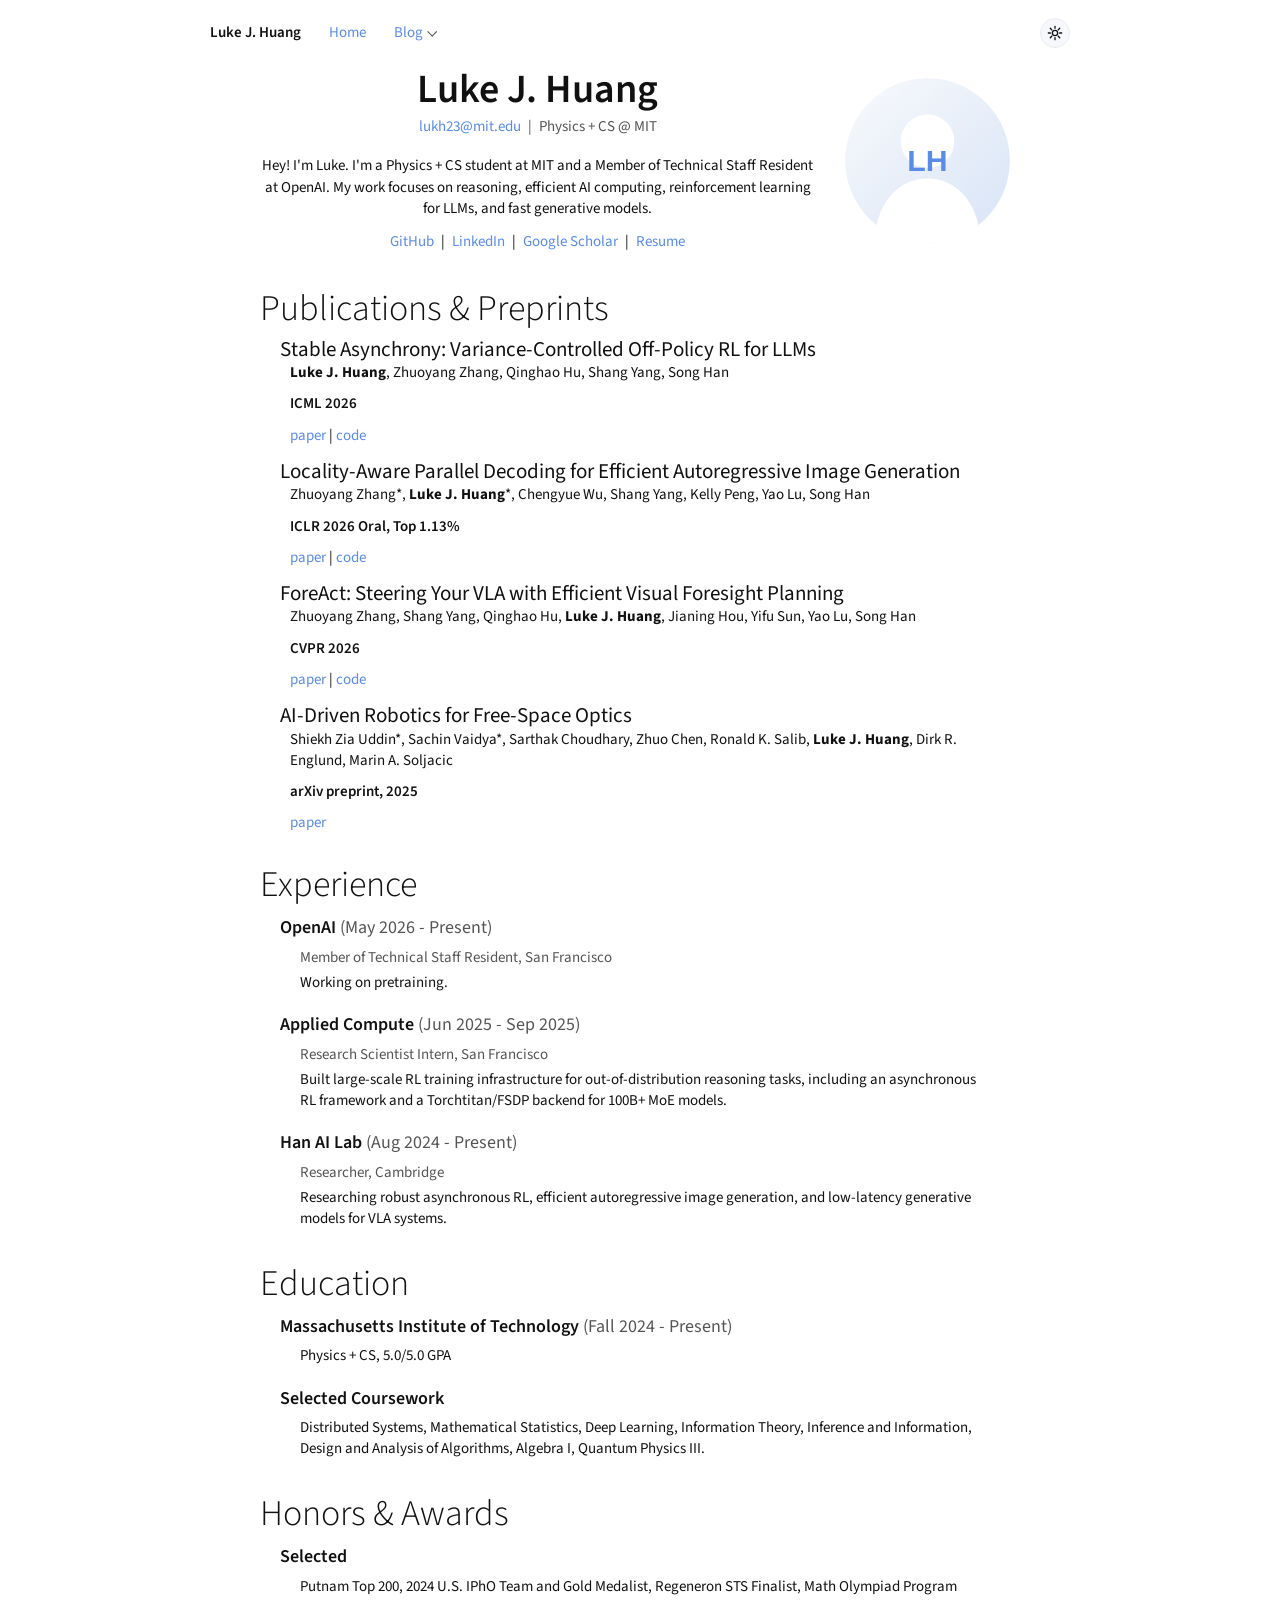
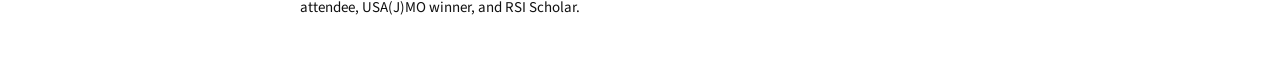
==== index.html @ 6e2f3bd9 "Initial personal website" ====
<!doctype html>
<html lang="en">
  <head>
    <meta charset="utf-8">
    <meta name="viewport" content="width=device-width, initial-scale=1">
    <meta name="description" content="Personal website for Luke J. Huang.">
    <title>Luke J. Huang</title>
    <script src="theme.js?v=theme-toggle-2"></script>
    <link rel="stylesheet" href="styles.css?v=nav-home">
  </head>
  <body>
    <header class="site-nav">
      <a class="site-brand" href="index.html">Luke J. Huang</a>
      <a class="site-nav-link" href="index.html">Home</a>
      <details class="site-dropdown">
        <summary>Blog</summary>
        <div class="dropdown-panel">
          <a href="blog.html">All posts</a>
          <a href="blog/is-anybody-doing-async-rl-correctly.html">Is Anybody Doing Async RL Correctly?</a>
        </div>
      </details>
      <button class="theme-toggle" type="button" data-theme-toggle aria-label="Toggle dark mode" aria-pressed="false">
        <svg class="theme-toggle-icon" viewBox="0 0 24 24" aria-hidden="true">
          <circle cx="12" cy="12" r="4"></circle>
          <path d="M12 2v3M12 19v3M4.93 4.93l2.12 2.12M16.95 16.95l2.12 2.12M2 12h3M19 12h3M4.93 19.07l2.12-2.12M16.95 7.05l2.12-2.12"></path>
        </svg>
      </button>
    </header>

    <main class="page">
      <section class="intro" aria-labelledby="name">
        <div class="intro-copy">
          <h1 id="name">Luke J. Huang</h1>
          <p class="subtitle-line">
            <a href="mailto:lukh23@mit.edu">lukh23@mit.edu</a>
            <span aria-hidden="true">|</span>
            Physics + CS @ MIT
          </p>

          <p>
            Hey! I'm Luke. I'm a Physics + CS student at MIT and a Member of
            Technical Staff Resident at OpenAI. My work focuses on reasoning,
            efficient AI computing, reinforcement learning for LLMs, and
            fast generative models.
          </p>

          <nav class="links" aria-label="Primary links">
            <a href="https://github.com/luk-huang">GitHub</a>
            <span aria-hidden="true">|</span>
            <a href="https://www.linkedin.com/in/luke-huang-b13b38245/">LinkedIn</a>
            <span aria-hidden="true">|</span>
            <a href="https://scholar.google.com/citations?hl=en&amp;user=P6dgb9gAAAAJ">Google Scholar</a>
            <span aria-hidden="true">|</span>
            <a href="assets/Luke_Huang_Resume.pdf">Resume</a>
          </nav>
        </div>

        <div class="photo-wrap">
          <img class="profile-photo" src="assets/profile-placeholder.svg" alt="Profile placeholder">
        </div>
      </section>

      <section class="section" aria-labelledby="publications-heading">
        <h2 id="publications-heading">Publications &amp; Preprints</h2>

        <article class="entry">
          <h3>Stable Asynchrony: Variance-Controlled Off-Policy RL for LLMs</h3>
          <p>
            <strong>Luke J. Huang</strong>, Zhuoyang Zhang, Qinghao Hu,
            Shang Yang, Song Han
          </p>
          <p class="entry-meta">ICML 2026</p>
          <p class="entry-links">
            <a href="https://arxiv.org/abs/2602.17616">paper</a> |
            <a href="https://github.com/mit-han-lab/vcpo/">code</a>
          </p>
        </article>

        <article class="entry">
          <h3>Locality-Aware Parallel Decoding for Efficient Autoregressive Image Generation</h3>
          <p>
            Zhuoyang Zhang*, <strong>Luke J. Huang</strong>*, Chengyue Wu,
            Shang Yang, Kelly Peng, Yao Lu, Song Han
          </p>
          <p class="entry-meta">ICLR 2026 Oral, Top 1.13%</p>
          <p class="entry-links">
            <a href="https://arxiv.org/pdf/2507.01957">paper</a> |
            <a href="https://github.com/mit-han-lab/lpd/">code</a>
          </p>
        </article>

        <article class="entry">
          <h3>ForeAct: Steering Your VLA with Efficient Visual Foresight Planning</h3>
          <p>
            Zhuoyang Zhang, Shang Yang, Qinghao Hu, <strong>Luke J. Huang</strong>,
            Jianing Hou, Yifu Sun, Yao Lu, Song Han
          </p>
          <p class="entry-meta">CVPR 2026</p>
          <p class="entry-links">
            <a href="https://arxiv.org/abs/2602.12322">paper</a> |
            <a href="https://github.com/mit-han-lab/foreact">code</a>
          </p>
        </article>

        <article class="entry">
          <h3>AI-Driven Robotics for Free-Space Optics</h3>
          <p>
            Shiekh Zia Uddin*, Sachin Vaidya*, Sarthak Choudhary, Zhuo Chen,
            Ronald K. Salib, <strong>Luke J. Huang</strong>, Dirk R. Englund,
            Marin A. Soljacic
          </p>
          <p class="entry-meta">arXiv preprint, 2025</p>
          <p class="entry-links">
            <a href="https://arxiv.org/pdf/2505.17985">paper</a>
          </p>
        </article>
      </section>

      <section class="section two-level" aria-labelledby="experience-heading">
        <h2 id="experience-heading">Experience</h2>

        <article>
          <h3>OpenAI <span class="date">(May 2026 - Present)</span></h3>
          <p class="role">Member of Technical Staff Resident, San Francisco</p>
          <p>
            Working on pretraining.
          </p>
        </article>

        <article>
          <h3>Applied Compute <span class="date">(Jun 2025 - Sep 2025)</span></h3>
          <p class="role">Research Scientist Intern, San Francisco</p>
          <p>
            Built large-scale RL training infrastructure for out-of-distribution
            reasoning tasks, including an asynchronous RL framework and a
            Torchtitan/FSDP backend for 100B+ MoE models.
          </p>
        </article>

        <article>
          <h3>Han AI Lab <span class="date">(Aug 2024 - Present)</span></h3>
          <p class="role">Researcher, Cambridge</p>
          <p>
            Researching robust asynchronous RL, efficient autoregressive image
            generation, and low-latency generative models for VLA systems.
          </p>
        </article>
      </section>

      <section class="section two-level" aria-labelledby="education-heading">
        <h2 id="education-heading">Education</h2>

        <article>
          <h3>Massachusetts Institute of Technology <span class="date">(Fall 2024 - Present)</span></h3>
          <p>Physics + CS, 5.0/5.0 GPA</p>
        </article>

        <article>
          <h3>Selected Coursework</h3>
          <p>
            Distributed Systems, Mathematical Statistics, Deep Learning,
            Information Theory, Inference and Information, Design and Analysis
            of Algorithms, Algebra I, Quantum Physics III.
          </p>
        </article>
      </section>

      <section class="section two-level" aria-labelledby="awards-heading">
        <h2 id="awards-heading">Honors &amp; Awards</h2>
        <article>
          <h3>Selected</h3>
          <p>
            Putnam Top 200, 2024 U.S. IPhO Team and Gold Medalist, Regeneron
            STS Finalist, Math Olympiad Program attendee, USA(J)MO winner, and
            RSI Scholar.
          </p>
        </article>
      </section>
    </main>
  </body>
</html>
---- styles.css ----
@import url("https://fonts.googleapis.com/css2?family=Source+Sans+3:wght@300;400;500;600;700&display=swap");

:root {
  --text: #111111;
  --muted: #555555;
  --link: #598be7;
  --link-hover: #8dafed;
  --paper: #ffffff;
  --rule: #ececec;
  --soft: #f6f8fb;
  --ink-soft: #2f3b4a;
  --panel: #ffffff;
  --shadow: rgba(20, 30, 50, 0.08);
  --lane-rule: #dfe6f3;
  --async-soft: #f8f8f2;
  --async-rule: #e6e1c9;
  --grid-rule: #e8edf5;
  --bar-dark: #222222;
  --toggle-track: #f6f8fb;
  --toggle-mark: #111111;
}

:root[data-theme="dark"] {
  --text: #eeeeee;
  --muted: #a8adb7;
  --link: #8dafed;
  --link-hover: #b8ccf6;
  --paper: #111317;
  --rule: #2b3038;
  --soft: #191d24;
  --ink-soft: #d8deea;
  --panel: #151922;
  --shadow: rgba(0, 0, 0, 0.34);
  --lane-rule: #343b47;
  --async-soft: #20241f;
  --async-rule: #3a3d2b;
  --grid-rule: #2a313b;
  --bar-dark: #eeeeee;
  --toggle-track: #1b2028;
  --toggle-mark: #f2f5f8;
}

* {
  box-sizing: border-box;
}

html {
  background: var(--paper);
}

body {
  margin: 0;
  background: var(--paper);
  color: var(--text);
  font-family: "Source Sans 3", "Source Sans Pro", Lato, Verdana, Helvetica, sans-serif;
  font-size: 15px;
  font-weight: 400;
  line-height: 1.42;
  -webkit-font-smoothing: antialiased;
}

.site-nav {
  width: 100%;
  max-width: 900px;
  margin: 0 auto;
  padding: 18px 20px 0;
  display: flex;
  justify-content: flex-start;
  align-items: center;
  gap: 28px;
}

.site-brand {
  color: var(--text);
  font-size: 15px;
  font-weight: 600;
}

.site-brand:hover {
  color: var(--text);
}

.site-nav-link {
  color: var(--link);
  font-size: 15px;
}

.site-dropdown {
  position: relative;
  text-align: left;
}

.site-dropdown summary {
  cursor: pointer;
  color: var(--link);
  display: inline-flex;
  align-items: center;
  gap: 5px;
  list-style: none;
}

.site-dropdown summary::-webkit-details-marker {
  display: none;
}

.site-dropdown summary::after {
  content: "";
  width: 6px;
  height: 6px;
  border-right: 1.5px solid var(--muted);
  border-bottom: 1.5px solid var(--muted);
  color: var(--muted);
  transform: rotate(45deg) translateY(-1px);
  transition: transform 140ms ease;
}

.site-dropdown[open] summary::after {
  transform: rotate(225deg) translate(-1px, -1px);
}

.dropdown-panel {
  min-width: 220px;
  margin-top: 7px;
  padding: 9px 11px;
  border: 1px solid var(--rule);
  background: var(--panel);
  box-shadow: 0 12px 24px var(--shadow);
  display: grid;
  gap: 5px;
  position: static;
  z-index: 10;
  text-align: left;
}

.theme-toggle {
  width: 30px;
  height: 30px;
  margin-left: auto;
  padding: 0;
  display: grid;
  place-items: center;
  border: 1px solid var(--rule);
  border-radius: 999px;
  background: var(--toggle-track);
  color: var(--toggle-mark);
  cursor: pointer;
}

.theme-toggle:hover,
.theme-toggle:focus-visible {
  border-color: var(--link);
}

.theme-toggle-icon {
  width: 16px;
  height: 16px;
  display: block;
  fill: none;
  stroke: currentColor;
  stroke-linecap: round;
  stroke-linejoin: round;
  stroke-width: 2;
}

:root[data-theme="dark"] .theme-toggle-icon {
  transform: rotate(24deg);
}

.dropdown-panel a {
  display: block;
  line-height: 1.35;
}

a,
a:focus {
  color: var(--link);
  text-decoration: none;
}

a:hover {
  color: var(--link-hover);
}

p {
  margin: 0 0 10px;
}

ol,
ul {
  margin-top: 0;
}

code {
  font-family: "Source Code Pro", Menlo, Monaco, Consolas, monospace;
}

small {
  color: var(--muted);
  font-size: 0.78em;
}

.page {
  width: 100%;
  max-width: 800px;
  margin: 0 auto;
  padding: 20px 0 48px;
}

.intro {
  display: grid;
  grid-template-columns: minmax(0, 3fr) minmax(130px, 1fr);
  gap: 20px;
  align-items: center;
  padding: 0 20px 18px;
}

.intro-copy {
  min-width: 0;
  text-align: center;
}

h1 {
  margin: 0;
  font-size: 40px;
  font-weight: 600;
  letter-spacing: 0;
  line-height: 1.1;
}

.pronunciation {
  margin: 2px 0 18px;
  color: var(--muted);
}

.subtitle-line {
  display: flex;
  flex-wrap: wrap;
  justify-content: center;
  gap: 0 7px;
  margin: 4px 0 18px;
  color: var(--muted);
}

.links {
  display: flex;
  flex-wrap: wrap;
  justify-content: center;
  gap: 0 7px;
  margin-top: 12px;
}

.photo-wrap {
  display: flex;
  justify-content: center;
}

.profile-photo {
  width: 100%;
  max-width: 165px;
  aspect-ratio: 1;
  border-radius: 50%;
  display: block;
}

.section {
  padding: 18px 20px 0;
}

.section h2 {
  margin: 0 0 6px;
  font-size: 36px;
  font-weight: 300;
  line-height: 1.15;
  letter-spacing: 0;
}

.compact-list {
  list-style: none;
  margin: 0;
  padding: 0 20px;
}

.compact-list li {
  margin-bottom: 5px;
}

.item-title,
.entry h3 {
  font-size: 21px;
  font-weight: 400;
}

.entry {
  padding: 0 20px 12px;
}

.entry h3 {
  margin: 0;
  line-height: 1.25;
}

.entry p {
  margin-left: 10px;
  margin-right: 10px;
}

.entry-meta {
  color: var(--text);
  font-weight: 600;
}

.entry-links {
  margin-bottom: 0;
}

.two-level article {
  padding: 0 20px 13px;
}

.two-level h3 {
  margin: 0;
  padding: 5px 0;
  font-size: 18px;
  font-weight: 600;
  line-height: 1.3;
}

.two-level p {
  margin: 0 20px;
  padding: 2px 0;
}

.role,
.date {
  color: var(--muted);
  font-weight: 400;
}

.simple-header,
.article-header {
  padding: 0 20px 16px;
  text-align: center;
}

.simple-header h1,
.article-header h1 {
  margin-top: 20px;
}

.simple-header p,
.article-header p {
  max-width: 660px;
  margin-left: auto;
  margin-right: auto;
}

.blog-preview h3 a {
  color: var(--text);
}

.article-page {
  max-width: 900px;
}

.article-header {
  padding-top: 6px;
}

.article-meta {
  color: var(--muted);
}

.article-header h1 {
  max-width: 680px;
  margin: 20px auto 0;
  margin-right: auto;
  font-size: 38px;
  line-height: 1.08;
  overflow-wrap: break-word;
}

.article-actions {
  display: flex;
  justify-content: center;
  gap: 0 7px;
  margin: 6px auto 0;
  color: var(--muted);
}

.lede {
  color: var(--ink-soft);
  font-size: 18px;
  line-height: 1.52;
}

.article-content {
  max-width: 680px;
  margin: 0 auto;
  padding: 0 20px 64px;
}

.article-content section {
  padding-top: 22px;
}

.article-content h2 {
  margin: 0 0 8px;
  font-size: 30px;
  font-weight: 300;
  line-height: 1.2;
}

.article-content h3 {
  margin: 18px 0 6px;
  font-size: 20px;
  font-weight: 500;
}

.article-content p,
.article-content li {
  font-size: 16px;
  line-height: 1.58;
}

.article-content li {
  margin-bottom: 4px;
}

.callout {
  margin: 18px 0 6px;
  padding: 14px 16px;
  border-left: 3px solid var(--link);
  background: var(--soft);
  color: var(--ink-soft);
  line-height: 1.55;
}

.figure {
  margin: 22px 0 18px;
}

.figure figcaption {
  color: var(--muted);
  font-size: 13px;
  line-height: 1.4;
  margin-top: 8px;
  text-align: center;
}

.pipeline-compare {
  display: grid;
  grid-template-columns: 1fr 1fr;
  gap: 14px;
}

.pipeline {
  border: 1px solid var(--rule);
  padding: 14px;
  background: var(--panel);
}

.pipeline h3 {
  margin: 0 0 10px;
  font-size: 16px;
  font-weight: 600;
}

.pipeline p {
  color: var(--muted);
  font-size: 13px;
  margin: 10px 0 0;
}

.lane {
  display: grid;
  grid-template-columns: repeat(4, 1fr);
  gap: 6px;
}

.lane span {
  min-height: 34px;
  display: grid;
  place-items: center;
  border: 1px solid var(--lane-rule);
  background: var(--soft);
  color: var(--ink-soft);
  font-size: 13px;
}

.async .lane span:nth-child(n + 5) {
  background: var(--async-soft);
  border-color: var(--async-rule);
}

.two-row {
  grid-template-columns: repeat(4, 1fr);
}

.equation {
  overflow-x: auto;
  margin: 16px 0;
  padding: 13px 15px;
  border: 1px solid var(--rule);
  background: var(--soft);
  font-size: 14px;
  line-height: 1.55;
  text-align: center;
  white-space: normal;
}

.math {
  font-family: "Source Code Pro", Menlo, Monaco, Consolas, monospace;
  font-size: 0.95em;
}

.lag-chart {
  height: 230px;
  display: grid;
  grid-template-columns: repeat(4, 1fr);
  gap: 18px;
  align-items: end;
  padding: 18px 18px 28px;
  border: 1px solid var(--rule);
  background:
    linear-gradient(to top, var(--grid-rule) 1px, transparent 1px) 0 0 / 100% 25%,
    var(--panel);
}

.bar-set {
  height: 100%;
  display: grid;
  grid-template-columns: 1fr 1fr;
  gap: 6px;
  align-items: end;
  position: relative;
}

.bar {
  display: block;
  min-height: 14px;
}

.k4 {
  background: #9bb9f1;
}

.kinf {
  background: var(--bar-dark);
}

.bar-label {
  position: absolute;
  left: 0;
  right: 0;
  bottom: -22px;
  color: var(--muted);
  font-size: 12px;
  text-align: center;
}

.method-table {
  width: 100%;
  margin: 16px 0 18px;
  border-collapse: collapse;
  font-size: 14px;
}

.method-table th,
.method-table td {
  border-top: 1px solid var(--rule);
  padding: 9px 8px;
  text-align: left;
  vertical-align: top;
}

.method-table th {
  font-weight: 600;
}

.method-table tr:last-child td {
  border-bottom: 1px solid var(--rule);
}

.ess-figure {
  display: grid;
  grid-template-columns: 1fr 1fr;
  gap: 18px;
  padding: 18px;
  border: 1px solid var(--rule);
  background: var(--panel);
}

.sparkline {
  min-height: 150px;
  display: grid;
  grid-template-columns: repeat(6, 1fr);
  gap: 6px;
  align-items: end;
  padding: 12px;
  background: var(--soft);
}

.sparkline::before {
  align-self: start;
  grid-column: 1 / -1;
  color: var(--muted);
  font-size: 13px;
}

.sparkline span {
  display: block;
  background: var(--link);
}

.sparkline.decline::before {
  content: "ESS";
}

.sparkline.spike::before {
  content: "KL / gradient";
}

.sparkline.decline span:nth-child(2) { height: 92%; }
.sparkline.decline span:nth-child(3) { height: 74%; }
.sparkline.decline span:nth-child(4) { height: 58%; }
.sparkline.decline span:nth-child(5) { height: 42%; }
.sparkline.decline span:nth-child(6) { height: 24%; }
.sparkline.decline span:nth-child(7) { height: 14%; }

.sparkline.spike span {
  background: var(--bar-dark);
}

.sparkline.spike span:nth-child(2) { height: 12%; }
.sparkline.spike span:nth-child(3) { height: 16%; }
.sparkline.spike span:nth-child(4) { height: 20%; }
.sparkline.spike span:nth-child(5) { height: 35%; }
.sparkline.spike span:nth-child(6) { height: 67%; }
.sparkline.spike span:nth-child(7) { height: 94%; }

.citation {
  overflow-x: auto;
  margin: 14px 0 0;
  padding: 14px;
  border: 1px solid var(--rule);
  background: var(--soft);
  font-size: 13px;
  line-height: 1.45;
}

.article-figure {
  margin: 20px 0 18px;
}

.article-figure img {
  width: 100%;
  height: auto;
  display: block;
  border: 1px solid var(--rule);
  background: var(--panel);
}

.article-figure img[src$=".svg"] {
  border: 0;
}

.article-figure.wide {
  margin-left: 0;
  margin-right: 0;
}

.article-figure figcaption {
  color: var(--muted);
  font-size: 13px;
  line-height: 1.42;
  margin-top: 8px;
  text-align: center;
}

.figure-grid {
  display: grid;
  grid-template-columns: 1fr 1fr;
  gap: 14px;
  align-items: start;
  margin: 18px 0;
}

.figure-grid .article-figure {
  margin: 0;
}

@media (max-width: 640px) {
  .page {
    padding-top: 14px;
  }

  .intro {
    grid-template-columns: 1fr;
    gap: 14px;
    padding-bottom: 10px;
  }

  .photo-wrap {
    order: -1;
  }

  .profile-photo {
    max-width: 132px;
  }

  h1 {
    font-size: 34px;
  }

  .section h2 {
    font-size: 30px;
  }

  .compact-list,
  .entry,
  .two-level article {
    padding-left: 8px;
    padding-right: 8px;
  }

  .entry p,
  .two-level p {
    margin-left: 10px;
    margin-right: 10px;
  }

  .article-header h1 {
    font-size: 30px;
  }

  .lede {
    font-size: 16px;
  }

  .article-content {
    padding-left: 16px;
    padding-right: 16px;
  }

  .article-content h2 {
    font-size: 27px;
  }

  .pipeline-compare,
  .ess-figure,
  .figure-grid {
    grid-template-columns: 1fr;
  }

  .article-figure.wide {
    margin-left: 0;
    margin-right: 0;
  }

  .method-table {
    display: block;
    overflow-x: auto;
    white-space: nowrap;
  }
}
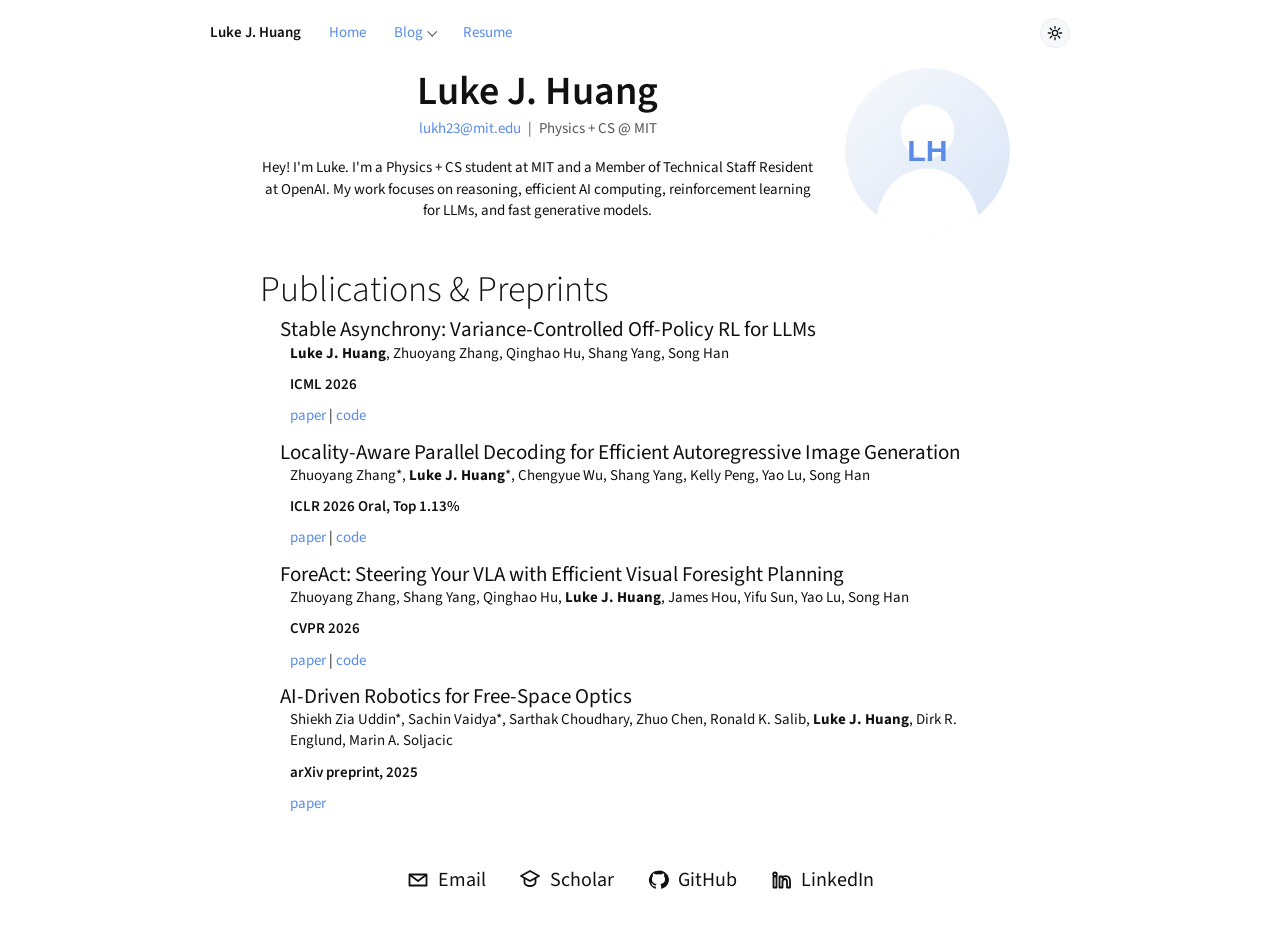
==== commit 0e15b8f4: "Update personal website" ====
--- a/index.html
+++ b/index.html
@@ -6,7 +6,7 @@
     <meta name="description" content="Personal website for Luke J. Huang.">
     <title>Luke J. Huang</title>
     <script src="theme.js?v=theme-toggle-2"></script>
-    <link rel="stylesheet" href="styles.css?v=nav-home">
+    <link rel="stylesheet" href="styles.css?v=home-footer-1">
   </head>
   <body>
     <header class="site-nav">
@@ -16,9 +16,10 @@
         <summary>Blog</summary>
         <div class="dropdown-panel">
           <a href="blog.html">All posts</a>
-          <a href="blog/is-anybody-doing-async-rl-correctly.html">Is Anybody Doing Async RL Correctly?</a>
+          <a href="blog/is-anybody-doing-async-rl-correctly.html">Is Frontier Asynchronous RL Solved?</a>
         </div>
       </details>
+      <a class="site-nav-link" href="assets/Luke_Huang_Resume-25-5-19-flux.pdf">Resume</a>
       <button class="theme-toggle" type="button" data-theme-toggle aria-label="Toggle dark mode" aria-pressed="false">
         <svg class="theme-toggle-icon" viewBox="0 0 24 24" aria-hidden="true">
           <circle cx="12" cy="12" r="4"></circle>
@@ -43,16 +44,6 @@
             efficient AI computing, reinforcement learning for LLMs, and
             fast generative models.
           </p>
-
-          <nav class="links" aria-label="Primary links">
-            <a href="https://github.com/luk-huang">GitHub</a>
-            <span aria-hidden="true">|</span>
-            <a href="https://www.linkedin.com/in/luke-huang-b13b38245/">LinkedIn</a>
-            <span aria-hidden="true">|</span>
-            <a href="https://scholar.google.com/citations?hl=en&amp;user=P6dgb9gAAAAJ">Google Scholar</a>
-            <span aria-hidden="true">|</span>
-            <a href="assets/Luke_Huang_Resume.pdf">Resume</a>
-          </nav>
         </div>
 
         <div class="photo-wrap">
@@ -93,7 +84,7 @@
           <h3>ForeAct: Steering Your VLA with Efficient Visual Foresight Planning</h3>
           <p>
             Zhuoyang Zhang, Shang Yang, Qinghao Hu, <strong>Luke J. Huang</strong>,
-            Jianing Hou, Yifu Sun, Yao Lu, Song Han
+            James Hou, Yifu Sun, Yao Lu, Song Han
           </p>
           <p class="entry-meta">CVPR 2026</p>
           <p class="entry-links">
@@ -116,66 +107,36 @@
         </article>
       </section>
 
-      <section class="section two-level" aria-labelledby="experience-heading">
-        <h2 id="experience-heading">Experience</h2>
-
-        <article>
-          <h3>OpenAI <span class="date">(May 2026 - Present)</span></h3>
-          <p class="role">Member of Technical Staff Resident, San Francisco</p>
-          <p>
-            Working on pretraining.
-          </p>
-        </article>
-
-        <article>
-          <h3>Applied Compute <span class="date">(Jun 2025 - Sep 2025)</span></h3>
-          <p class="role">Research Scientist Intern, San Francisco</p>
-          <p>
-            Built large-scale RL training infrastructure for out-of-distribution
-            reasoning tasks, including an asynchronous RL framework and a
-            Torchtitan/FSDP backend for 100B+ MoE models.
-          </p>
-        </article>
-
-        <article>
-          <h3>Han AI Lab <span class="date">(Aug 2024 - Present)</span></h3>
-          <p class="role">Researcher, Cambridge</p>
-          <p>
-            Researching robust asynchronous RL, efficient autoregressive image
-            generation, and low-latency generative models for VLA systems.
-          </p>
-        </article>
-      </section>
-
-      <section class="section two-level" aria-labelledby="education-heading">
-        <h2 id="education-heading">Education</h2>
-
-        <article>
-          <h3>Massachusetts Institute of Technology <span class="date">(Fall 2024 - Present)</span></h3>
-          <p>Physics + CS, 5.0/5.0 GPA</p>
-        </article>
-
-        <article>
-          <h3>Selected Coursework</h3>
-          <p>
-            Distributed Systems, Mathematical Statistics, Deep Learning,
-            Information Theory, Inference and Information, Design and Analysis
-            of Algorithms, Algebra I, Quantum Physics III.
-          </p>
-        </article>
-      </section>
-
-      <section class="section two-level" aria-labelledby="awards-heading">
-        <h2 id="awards-heading">Honors &amp; Awards</h2>
-        <article>
-          <h3>Selected</h3>
-          <p>
-            Putnam Top 200, 2024 U.S. IPhO Team and Gold Medalist, Regeneron
-            STS Finalist, Math Olympiad Program attendee, USA(J)MO winner, and
-            RSI Scholar.
-          </p>
-        </article>
-      </section>
+      <footer class="social-footer" aria-label="Contact links">
+        <a class="social-link" href="mailto:lukh23@mit.edu">
+          <svg viewBox="0 0 24 24" aria-hidden="true">
+            <path d="M3.5 6.5h17v11h-17z"></path>
+            <path d="m4 7 8 6 8-6"></path>
+          </svg>
+          <span>Email</span>
+        </a>
+        <a class="social-link" href="https://scholar.google.com/citations?hl=en&amp;user=P6dgb9gAAAAJ">
+          <svg viewBox="0 0 24 24" aria-hidden="true">
+            <path d="m12 3 9 5-9 5-9-5 9-5z"></path>
+            <path d="M6.5 10.5v4.2c0 1.5 2.5 3.3 5.5 3.3s5.5-1.8 5.5-3.3v-4.2"></path>
+          </svg>
+          <span>Scholar</span>
+        </a>
+        <a class="social-link" href="https://github.com/luk-huang">
+          <svg viewBox="0 0 24 24" aria-hidden="true">
+            <path d="M12 2.8a9.2 9.2 0 0 0-2.9 17.9c.5.1.7-.2.7-.5v-1.8c-2.8.6-3.4-1.2-3.4-1.2-.5-1.1-1.1-1.4-1.1-1.4-.9-.6.1-.6.1-.6 1 0 1.6 1.1 1.6 1.1.9 1.6 2.4 1.1 2.9.9.1-.7.4-1.1.7-1.3-2.2-.3-4.6-1.1-4.6-5a3.9 3.9 0 0 1 1-2.7c-.1-.3-.4-1.3.1-2.7 0 0 .9-.3 2.8 1a9.7 9.7 0 0 1 5.2 0c1.9-1.3 2.8-1 2.8-1 .5 1.4.2 2.4.1 2.7a3.9 3.9 0 0 1 1 2.7c0 3.9-2.4 4.7-4.6 5 .4.3.7.9.7 1.8v2.6c0 .3.2.6.7.5A9.2 9.2 0 0 0 12 2.8z"></path>
+          </svg>
+          <span>GitHub</span>
+        </a>
+        <a class="social-link" href="https://www.linkedin.com/in/luke-huang-b13b38245/">
+          <svg viewBox="0 0 24 24" aria-hidden="true">
+            <path d="M4.5 8.5h3v11h-3z"></path>
+            <path d="M6 4.5a1.8 1.8 0 1 1 0 3.6 1.8 1.8 0 0 1 0-3.6z"></path>
+            <path d="M10.5 8.5h2.9v1.6c.6-1 1.7-1.9 3.4-1.9 2.5 0 4.2 1.7 4.2 5.1v6.2h-3v-5.8c0-1.7-.7-2.7-2.1-2.7-1.6 0-2.4 1.1-2.4 2.8v5.7h-3z"></path>
+          </svg>
+          <span>LinkedIn</span>
+        </a>
+      </footer>
     </main>
   </body>
 </html>
--- a/styles.css
+++ b/styles.css
@@ -241,14 +241,6 @@
   color: var(--muted);
 }
 
-.links {
-  display: flex;
-  flex-wrap: wrap;
-  justify-content: center;
-  gap: 0 7px;
-  margin-top: 12px;
-}
-
 .photo-wrap {
   display: flex;
   justify-content: center;
@@ -311,6 +303,50 @@
 
 .entry-links {
   margin-bottom: 0;
+}
+
+.social-footer {
+  display: flex;
+  flex-wrap: wrap;
+  justify-content: center;
+  gap: 18px 32px;
+  padding: 42px 20px 0;
+}
+
+.social-link {
+  display: inline-flex;
+  align-items: center;
+  gap: 8px;
+  color: var(--text);
+  font-size: 20px;
+  line-height: 1;
+}
+
+.social-link:hover {
+  color: var(--link);
+}
+
+.social-link svg {
+  width: 24px;
+  height: 24px;
+  display: block;
+  fill: currentColor;
+  stroke: currentColor;
+  stroke-linecap: round;
+  stroke-linejoin: round;
+  stroke-width: 0;
+}
+
+.social-link svg path:not(:first-child) {
+  fill: none;
+  stroke-width: 1.8;
+}
+
+.social-link[href^="mailto"] svg,
+.social-link[href*="scholar.google"] svg,
+.social-link[href*="linkedin"] svg {
+  fill: none;
+  stroke-width: 1.8;
 }
 
 .two-level article {
@@ -387,6 +423,70 @@
   color: var(--muted);
 }
 
+.article-toc {
+  margin: 22px auto 28px;
+  border: 1px solid var(--rule);
+  border-radius: 6px;
+  background: var(--panel);
+  box-shadow: 0 10px 28px var(--shadow);
+}
+
+.article-toc summary {
+  display: flex;
+  align-items: center;
+  justify-content: space-between;
+  padding: 14px 18px 8px;
+  color: var(--muted);
+  cursor: pointer;
+  font-size: 15px;
+  list-style: none;
+}
+
+.article-toc summary::-webkit-details-marker {
+  display: none;
+}
+
+.article-toc summary::after {
+  content: "";
+  width: 9px;
+  height: 9px;
+  border-right: 2px solid var(--muted);
+  border-bottom: 2px solid var(--muted);
+  transform: rotate(225deg) translate(-1px, -1px);
+  transition: transform 140ms ease;
+}
+
+.article-toc:not([open]) summary::after {
+  transform: rotate(45deg) translateY(-2px);
+}
+
+.article-toc nav {
+  display: grid;
+  gap: 6px;
+  padding: 0 18px 16px;
+}
+
+.article-toc a {
+  color: var(--text);
+  font-size: 16px;
+  line-height: 1.35;
+}
+
+.article-toc a:hover {
+  color: var(--link);
+}
+
+.toc-children {
+  display: grid;
+  gap: 5px;
+  margin: -1px 0 2px 22px;
+}
+
+.toc-children a {
+  color: var(--ink-soft);
+  font-size: 15px;
+}
+
 .lede {
   color: var(--ink-soft);
   font-size: 18px;
@@ -408,12 +508,14 @@
   font-size: 30px;
   font-weight: 300;
   line-height: 1.2;
+  scroll-margin-top: 24px;
 }
 
 .article-content h3 {
   margin: 18px 0 6px;
   font-size: 20px;
   font-weight: 500;
+  scroll-margin-top: 24px;
 }
 
 .article-content p,
@@ -433,6 +535,40 @@
   background: var(--soft);
   color: var(--ink-soft);
   line-height: 1.55;
+}
+
+.callout p {
+  margin: 0;
+  font-size: inherit;
+  line-height: inherit;
+}
+
+.quote-callout {
+  font-size: 16px;
+}
+
+.sidenote {
+  margin: 14px 0 16px;
+  padding: 10px 12px;
+  border-left: 2px solid var(--rule);
+  color: var(--muted);
+  font-size: 14px;
+  line-height: 1.45;
+}
+
+.sidenote p {
+  margin: 0;
+  font-size: inherit;
+  line-height: inherit;
+}
+
+@media (min-width: 1200px) {
+  .article-content .sidenote {
+    float: right;
+    clear: right;
+    width: 210px;
+    margin: 4px -240px 16px 22px;
+  }
 }
 
 .figure {
@@ -660,13 +796,16 @@
   background: var(--panel);
 }
 
-.article-figure img[src$=".svg"] {
+.article-figure img[src$=".svg"],
+.article-figure img[src*=".svg?"] {
   border: 0;
 }
 
 .article-figure.wide {
-  margin-left: 0;
+  width: min(900px, calc(100vw - 40px));
+  margin-left: 50%;
   margin-right: 0;
+  transform: translateX(-50%);
 }
 
 .article-figure figcaption {
@@ -729,6 +868,15 @@
     margin-right: 10px;
   }
 
+  .social-footer {
+    gap: 16px 24px;
+    padding-top: 34px;
+  }
+
+  .social-link {
+    font-size: 18px;
+  }
+
   .article-header h1 {
     font-size: 30px;
   }
@@ -753,8 +901,10 @@
   }
 
   .article-figure.wide {
+    width: 100%;
     margin-left: 0;
     margin-right: 0;
+    transform: none;
   }
 
   .method-table {
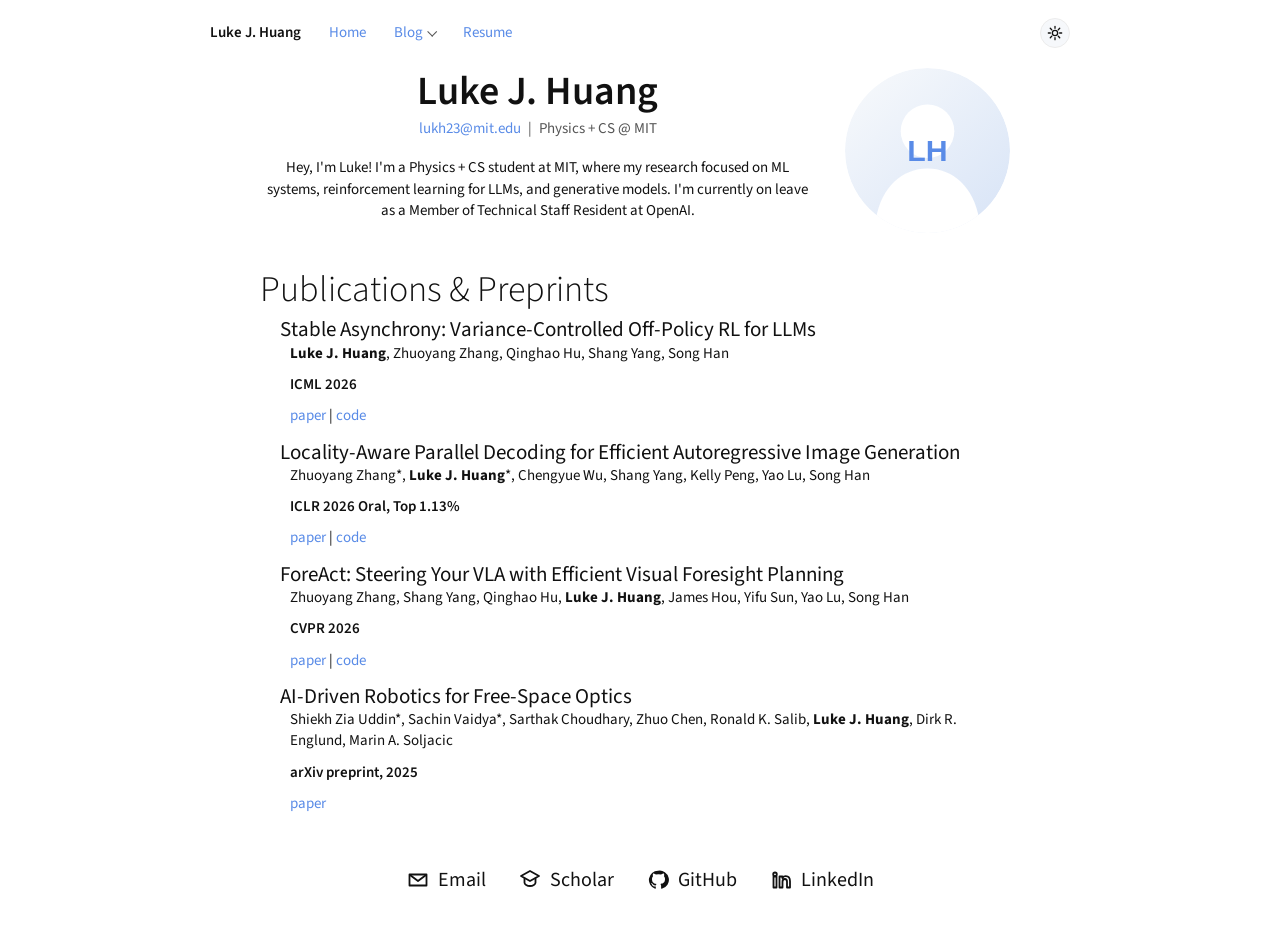
==== commit 5d8e8fe1: "Update homepage copy and resume link" ====
--- a/index.html
+++ b/index.html
@@ -19,7 +19,7 @@
           <a href="blog/is-anybody-doing-async-rl-correctly.html">Is Frontier Asynchronous RL Solved?</a>
         </div>
       </details>
-      <a class="site-nav-link" href="assets/Luke_Huang_Resume-25-5-19-flux.pdf">Resume</a>
+      <a class="site-nav-link" href="assets/resume.pdf">Resume</a>
       <button class="theme-toggle" type="button" data-theme-toggle aria-label="Toggle dark mode" aria-pressed="false">
         <svg class="theme-toggle-icon" viewBox="0 0 24 24" aria-hidden="true">
           <circle cx="12" cy="12" r="4"></circle>
@@ -39,10 +39,10 @@
           </p>
 
           <p>
-            Hey! I'm Luke. I'm a Physics + CS student at MIT and a Member of
-            Technical Staff Resident at OpenAI. My work focuses on reasoning,
-            efficient AI computing, reinforcement learning for LLMs, and
-            fast generative models.
+            Hey, I'm Luke! I'm a Physics + CS student at MIT, where my research
+            focused on ML systems, reinforcement learning for LLMs, and
+            generative models. I'm currently on leave as a Member of Technical
+            Staff Resident at OpenAI.
           </p>
         </div>
 
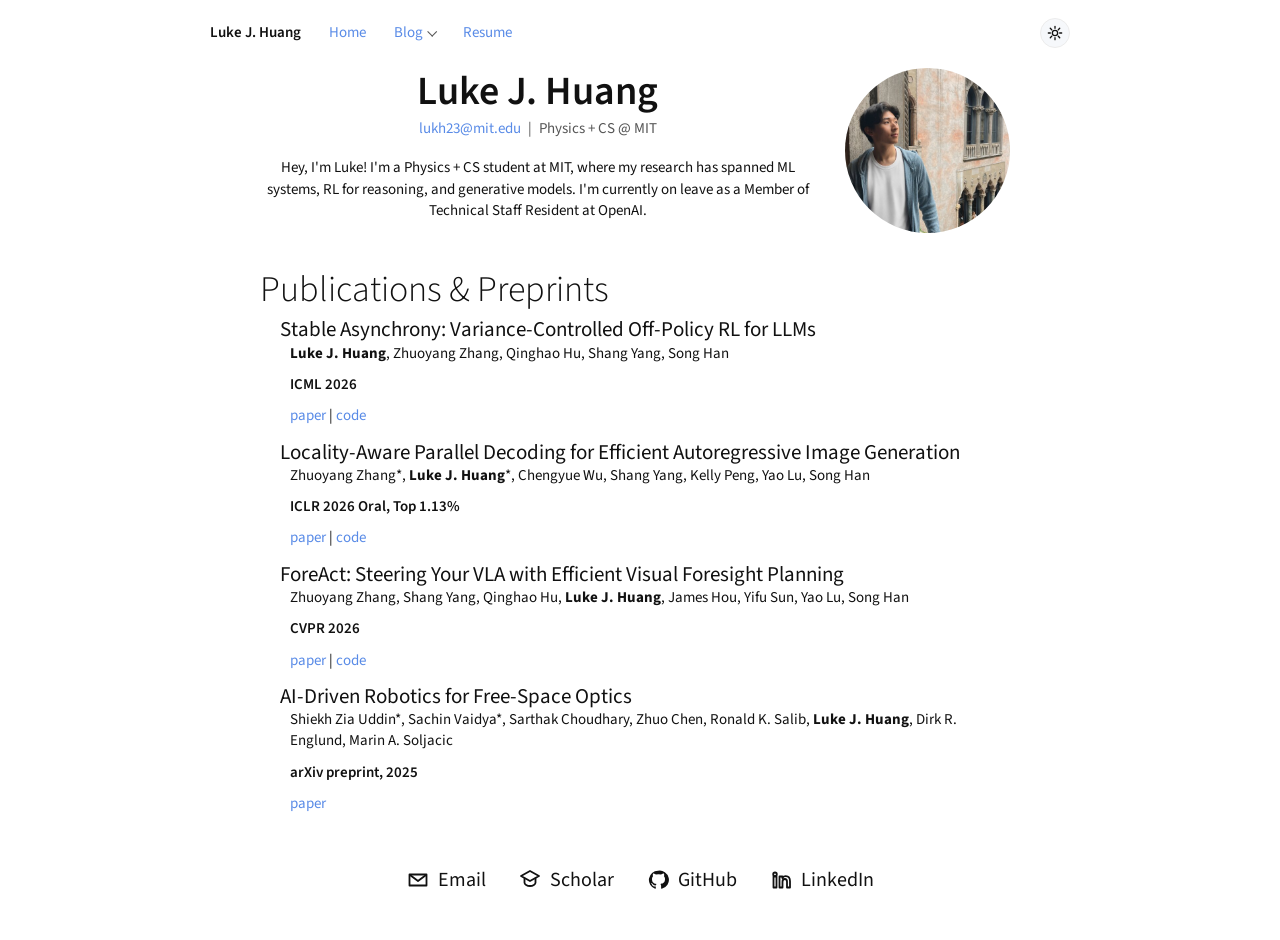
==== commit 536248db: "Update profile photo and blog title" ====
--- a/index.html
+++ b/index.html
@@ -16,7 +16,7 @@
         <summary>Blog</summary>
         <div class="dropdown-panel">
           <a href="blog.html">All posts</a>
-          <a href="blog/is-anybody-doing-async-rl-correctly.html">Is Frontier Asynchronous RL Solved?</a>
+          <a href="blog/is-anybody-doing-async-rl-correctly.html">Is Anybody Doing Async RL Correctly?</a>
         </div>
       </details>
       <a class="site-nav-link" href="assets/resume.pdf">Resume</a>
@@ -40,14 +40,14 @@
 
           <p>
             Hey, I'm Luke! I'm a Physics + CS student at MIT, where my research
-            focused on ML systems, reinforcement learning for LLMs, and
-            generative models. I'm currently on leave as a Member of Technical
-            Staff Resident at OpenAI.
+            has spanned ML systems, RL for reasoning, and generative models.
+            I'm currently on leave as a Member of Technical Staff Resident at
+            OpenAI.
           </p>
         </div>
 
         <div class="photo-wrap">
-          <img class="profile-photo" src="assets/profile-placeholder.svg" alt="Profile placeholder">
+          <img class="profile-photo" src="assets/profile-photo.jpg?v=zoomout-1" alt="Luke Huang">
         </div>
       </section>
 
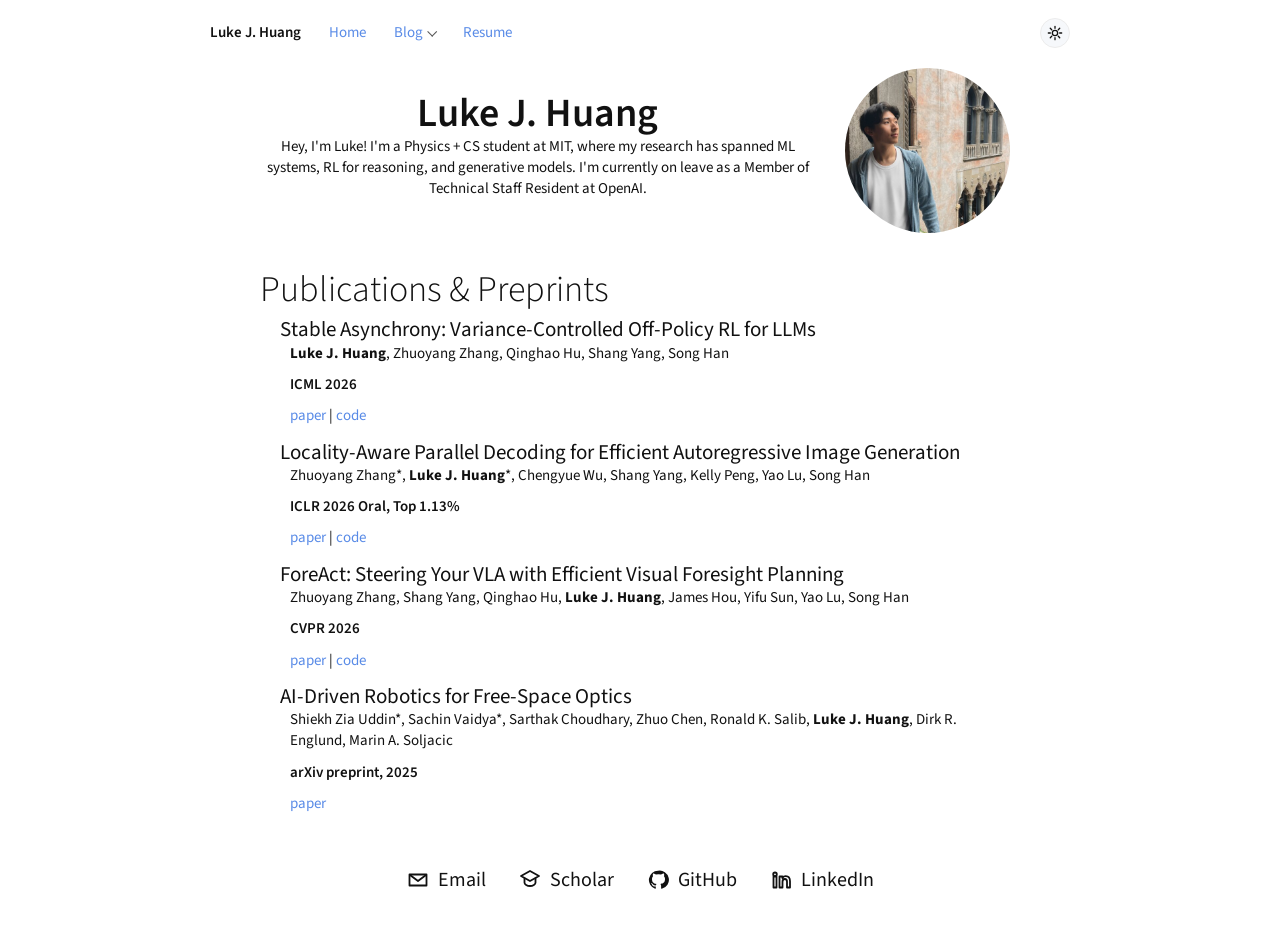
==== commit d239bb59: "update" ====
--- a/index.html
+++ b/index.html
@@ -16,7 +16,7 @@
         <summary>Blog</summary>
         <div class="dropdown-panel">
           <a href="blog.html">All posts</a>
-          <a href="blog/is-anybody-doing-async-rl-correctly.html">Is Anybody Doing Async RL Correctly?</a>
+          <a href="blog/is-frontier-asynchronous-rl-solved.html">Is Frontier Asynchronous RL Solved?</a>
         </div>
       </details>
       <a class="site-nav-link" href="assets/resume.pdf">Resume</a>
@@ -32,11 +32,6 @@
       <section class="intro" aria-labelledby="name">
         <div class="intro-copy">
           <h1 id="name">Luke J. Huang</h1>
-          <p class="subtitle-line">
-            <a href="mailto:lukh23@mit.edu">lukh23@mit.edu</a>
-            <span aria-hidden="true">|</span>
-            Physics + CS @ MIT
-          </p>
 
           <p>
             Hey, I'm Luke! I'm a Physics + CS student at MIT, where my research
